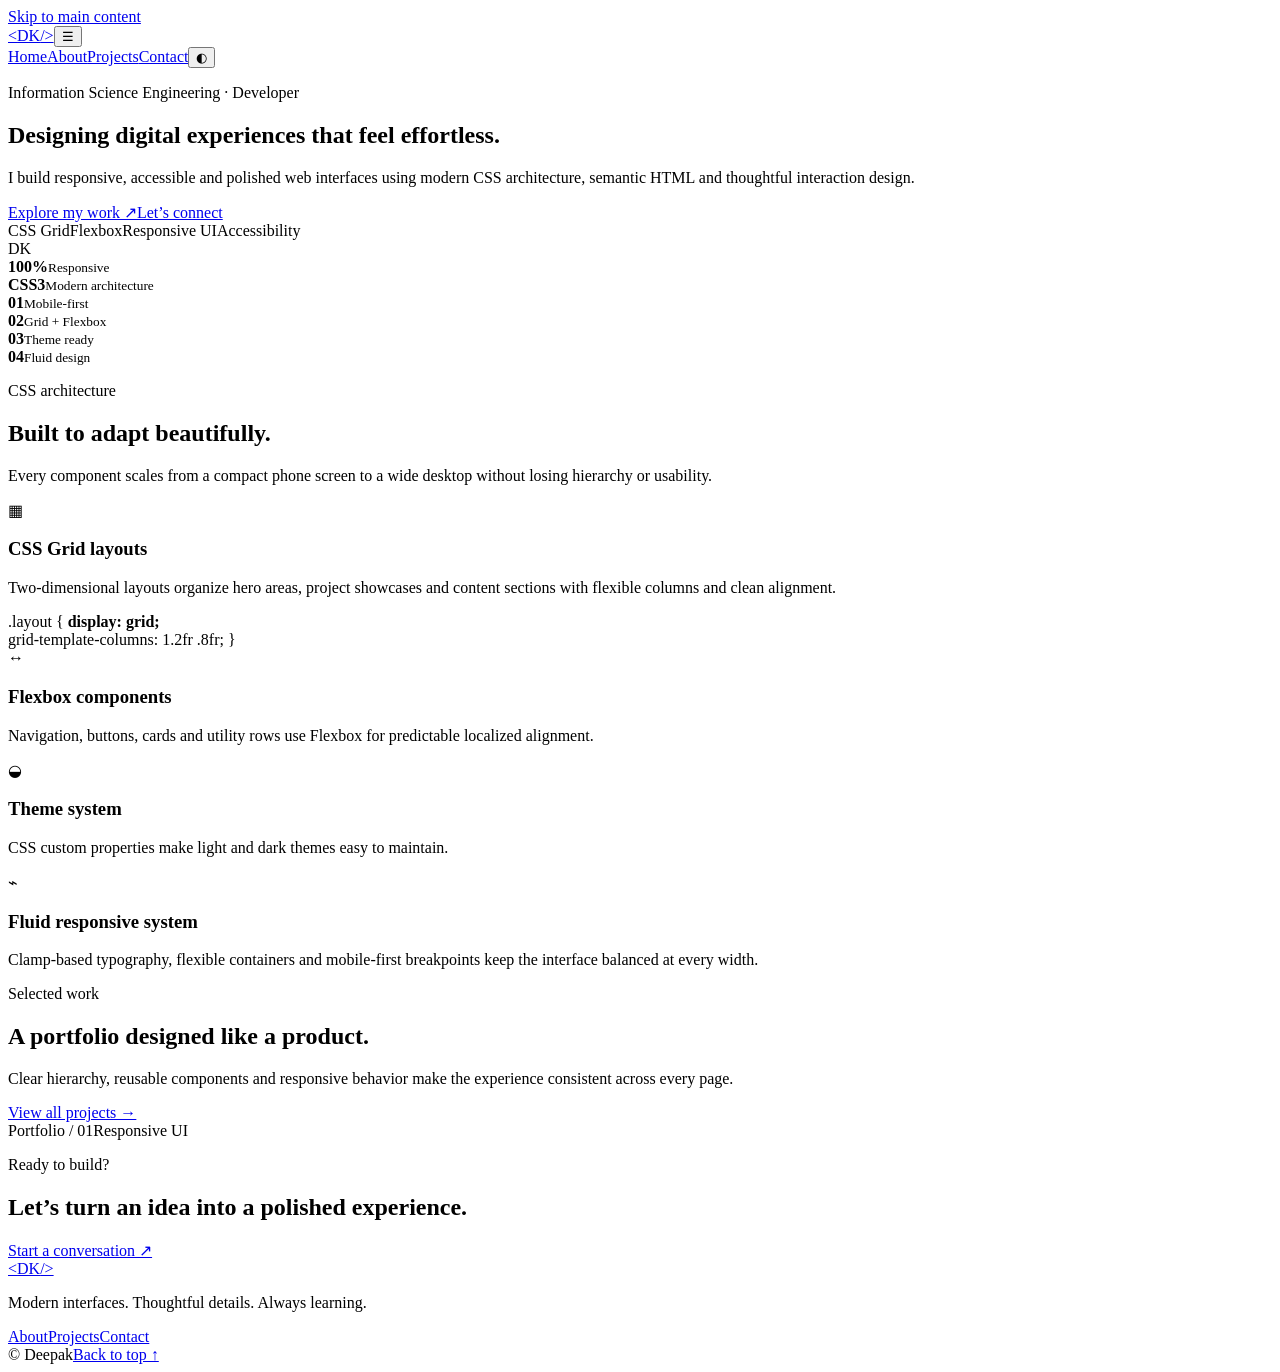
==== index.html @ dfbc1bf8 "Add files via upload" ====
<!doctype html><html lang="en"><head><meta charset="utf-8"><meta name="viewport" content="width=device-width,initial-scale=1"><meta name="description" content="Professional responsive portfolio built with modern CSS."><title>Deepak | Responsive Portfolio</title><link rel="stylesheet" href="assets/css/style.css"></head><body><a class="skip-link" href="#main">Skip to main content</a><header class="site-header"><div class="container nav"><a class="brand" href="index.html"><span>&lt;</span>DK<span>/&gt;</span></a><button class="menu" aria-expanded="false" aria-controls="primary">☰</button><nav id="primary" class="primary" aria-label="Primary navigation"><a href="index.html">Home</a><a href="about.html">About</a><a href="projects.html">Projects</a><a href="contact.html">Contact</a><button class="theme" type="button" aria-pressed="false">◐</button></nav></div></header><main id="main"><section class="hero"><div class="container hero-grid"><div><p class="eyebrow">Information Science Engineering · Developer</p><h1>Designing <span>digital experiences</span> that feel effortless.</h1><p class="lead">I build responsive, accessible and polished web interfaces using modern CSS architecture, semantic HTML and thoughtful interaction design.</p><div class="actions"><a class="btn primary-btn" href="projects.html">Explore my work ↗</a><a class="btn secondary-btn" href="contact.html">Let’s connect</a></div><div class="pills"><span>CSS Grid</span><span>Flexbox</span><span>Responsive UI</span><span>Accessibility</span></div></div><div class="visual" aria-label="Responsive design showcase"><div class="glow"></div><div class="browser back"><div class="bar"><i></i><i></i><i></i></div></div><div class="browser front"><div class="bar"><i></i><i></i><i></i></div><div class="mock"><div class="avatar">DK</div><div class="line"></div><div class="line small"></div><div class="mockgrid"><span></span><span></span><span></span><span></span></div></div></div><div class="float f1"><strong>100%</strong><small>Responsive</small></div><div class="float f2"><strong>CSS3</strong><small>Modern architecture</small></div></div></div></section><section class="metrics"><div class="container metrics-grid"><div><strong>01</strong><small>Mobile-first</small></div><div><strong>02</strong><small>Grid + Flexbox</small></div><div><strong>03</strong><small>Theme ready</small></div><div><strong>04</strong><small>Fluid design</small></div></div></section><section class="section"><div class="container"><div class="section-head"><p class="eyebrow">CSS architecture</p><h2>Built to adapt beautifully.</h2><p>Every component scales from a compact phone screen to a wide desktop without losing hierarchy or usability.</p></div><div class="features"><article class="card big"><div class="icon">▦</div><h3>CSS Grid layouts</h3><p>Two-dimensional layouts organize hero areas, project showcases and content sections with flexible columns and clean alignment.</p><div class="code">.layout { <b>display: grid;</b><br>grid-template-columns: 1.2fr .8fr; }</div></article><article class="card"><div class="icon">↔</div><h3>Flexbox components</h3><p>Navigation, buttons, cards and utility rows use Flexbox for predictable localized alignment.</p></article><article class="card"><div class="icon">◒</div><h3>Theme system</h3><p>CSS custom properties make light and dark themes easy to maintain.</p></article><article class="card wide"><div><div class="icon">⌁</div><h3>Fluid responsive system</h3><p>Clamp-based typography, flexible containers and mobile-first breakpoints keep the interface balanced at every width.</p></div><div class="bars" aria-hidden="true"><span></span><span></span><span></span></div></article></div></div></section><section class="showcase"><div class="container show-grid"><div><p class="eyebrow">Selected work</p><h2>A portfolio designed like a product.</h2><p>Clear hierarchy, reusable components and responsive behavior make the experience consistent across every page.</p><a class="text-link" href="projects.html">View all projects →</a></div><div class="preview"><div class="preview-top"><span>Portfolio / 01</span><span>Responsive UI</span></div><div class="preview-body"><div class="sidebar"></div><div class="preview-main"><div></div><div></div><div></div></div></div></div></div></section><section class="cta"><div class="container cta-box"><div><p class="eyebrow">Ready to build?</p><h2>Let’s turn an idea into a polished experience.</h2></div><a class="btn light-btn" href="contact.html">Start a conversation ↗</a></div></section></main><footer class="footer"><div class="container footer-grid"><div><a class="brand" href="index.html"><span>&lt;</span>DK<span>/&gt;</span></a><p>Modern interfaces. Thoughtful details. Always learning.</p></div><nav aria-label="Footer navigation"><a href="about.html">About</a><a href="projects.html">Projects</a><a href="contact.html">Contact</a></nav></div><div class="container footer-bottom"><span>© <span id="year"></span> Deepak</span><a href="#main">Back to top ↑</a></div></footer><script src="assets/js/script.js" defer></script></body></html>
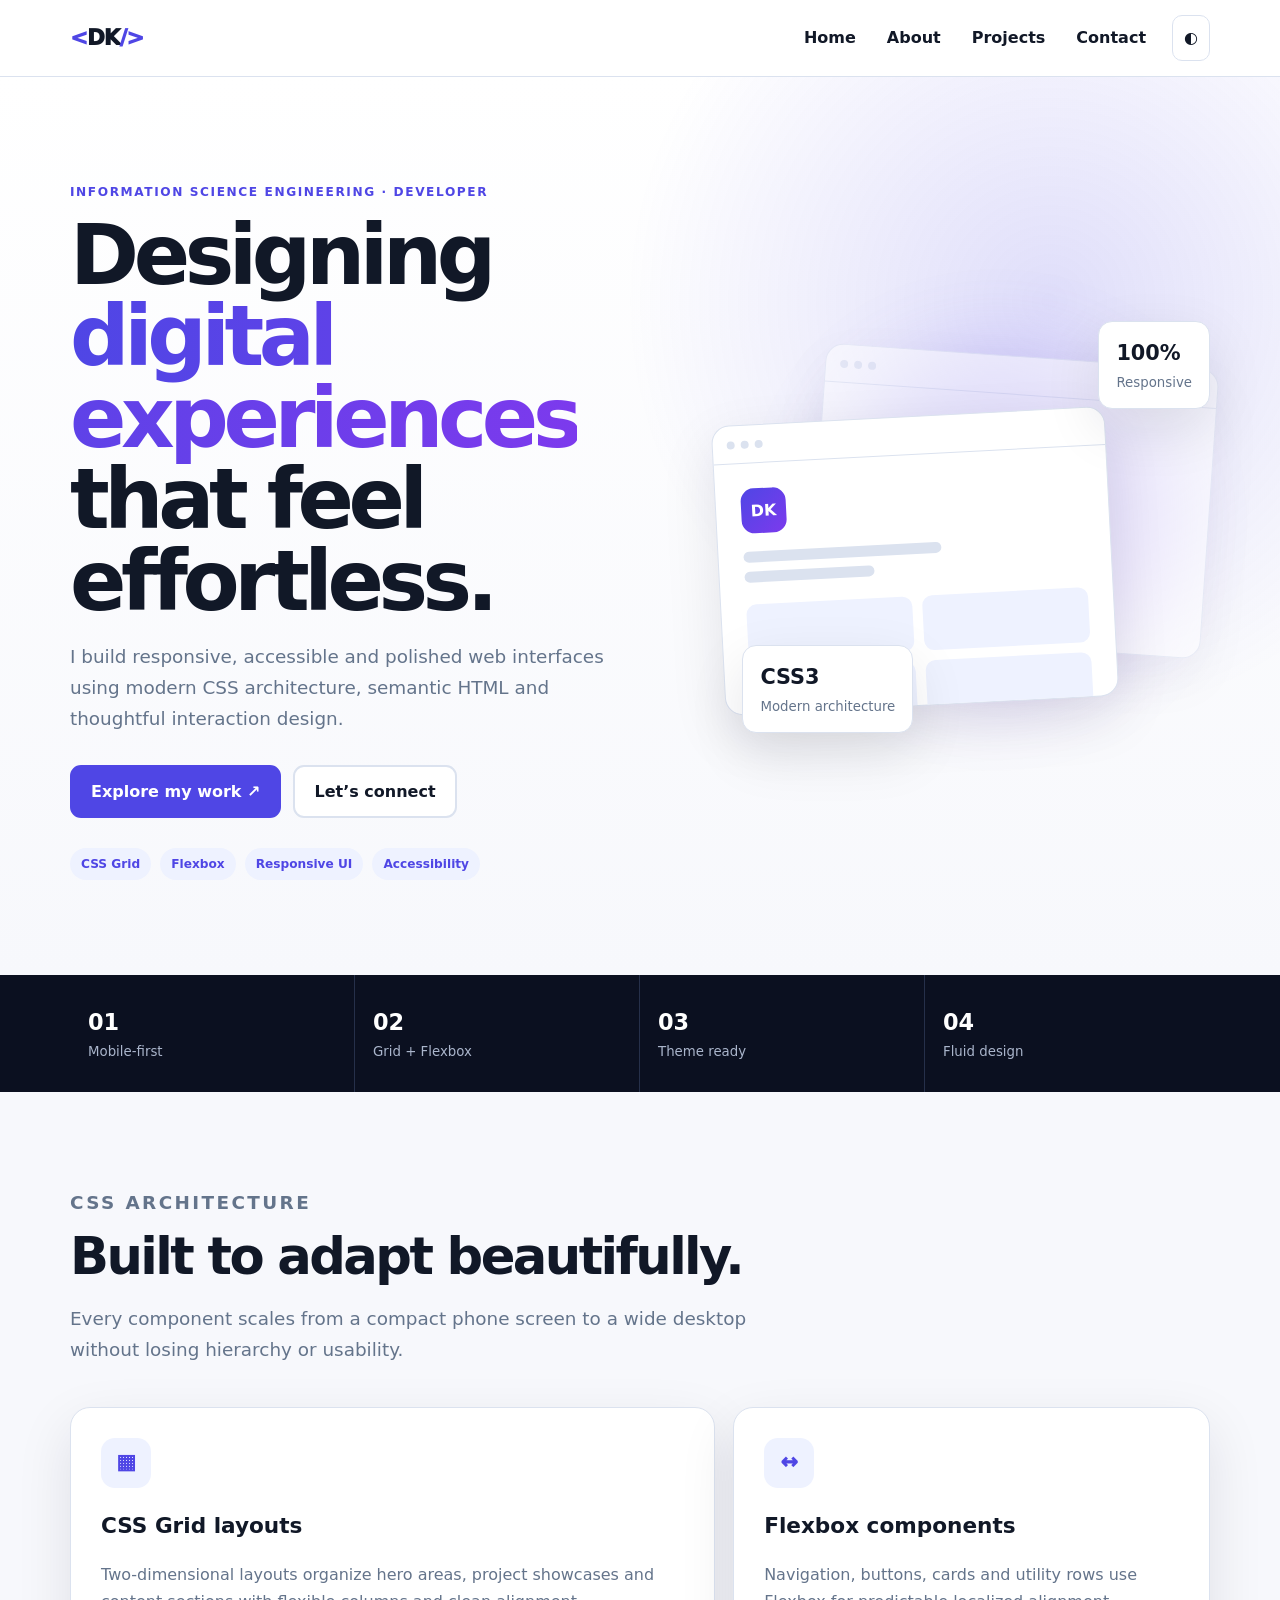
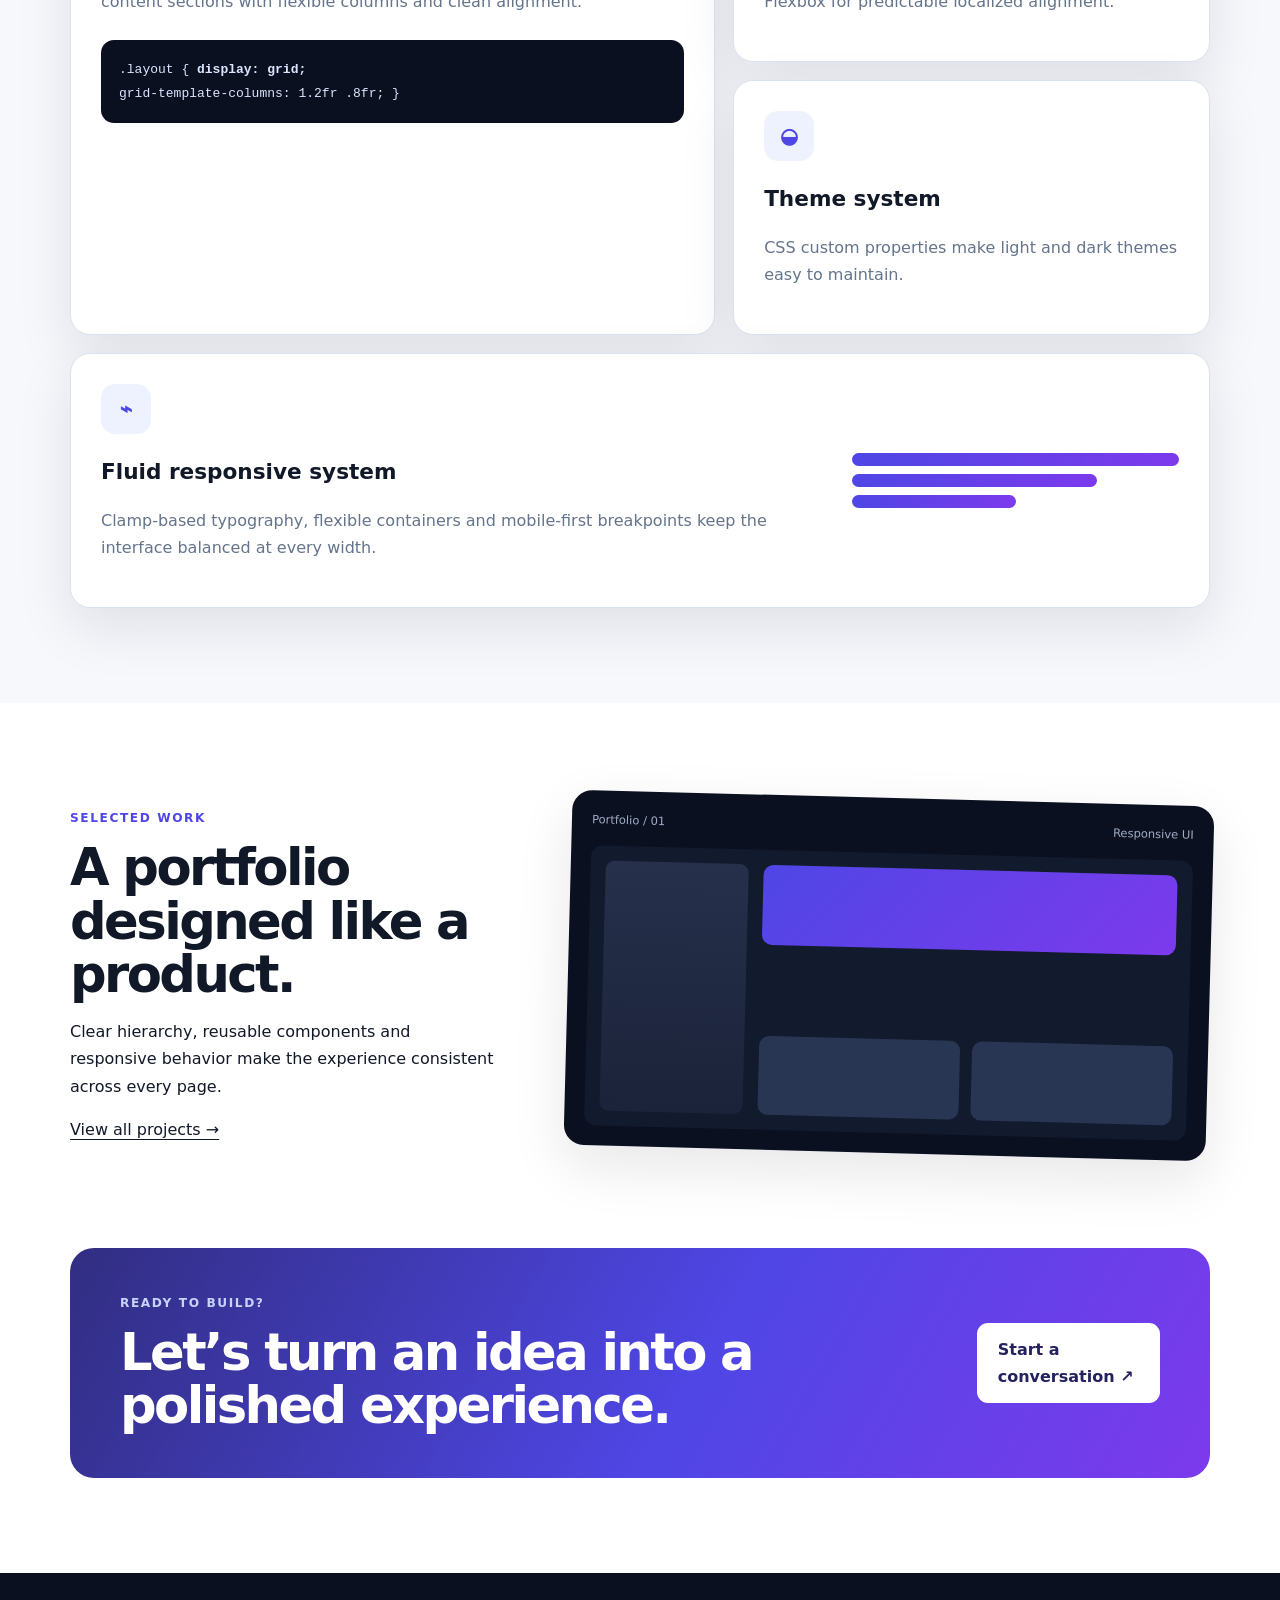
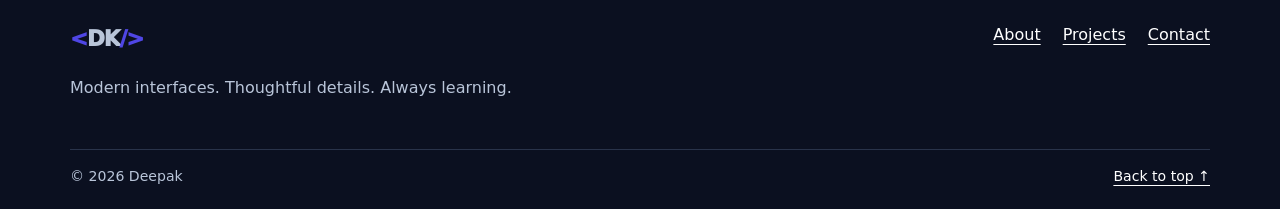
==== commit ef4ea85d: "Fix HTML structure and update stylesheet link" ====
--- a/index.html
+++ b/index.html
@@ -1 +1 @@
-<!doctype html><html lang="en"><head><meta charset="utf-8"><meta name="viewport" content="width=device-width,initial-scale=1"><meta name="description" content="Professional responsive portfolio built with modern CSS."><title>Deepak | Responsive Portfolio</title><link rel="stylesheet" href="assets/css/style.css"></head><body><a class="skip-link" href="#main">Skip to main content</a><header class="site-header"><div class="container nav"><a class="brand" href="index.html"><span>&lt;</span>DK<span>/&gt;</span></a><button class="menu" aria-expanded="false" aria-controls="primary">☰</button><nav id="primary" class="primary" aria-label="Primary navigation"><a href="index.html">Home</a><a href="about.html">About</a><a href="projects.html">Projects</a><a href="contact.html">Contact</a><button class="theme" type="button" aria-pressed="false">◐</button></nav></div></header><main id="main"><section class="hero"><div class="container hero-grid"><div><p class="eyebrow">Information Science Engineering · Developer</p><h1>Designing <span>digital experiences</span> that feel effortless.</h1><p class="lead">I build responsive, accessible and polished web interfaces using modern CSS architecture, semantic HTML and thoughtful interaction design.</p><div class="actions"><a class="btn primary-btn" href="projects.html">Explore my work ↗</a><a class="btn secondary-btn" href="contact.html">Let’s connect</a></div><div class="pills"><span>CSS Grid</span><span>Flexbox</span><span>Responsive UI</span><span>Accessibility</span></div></div><div class="visual" aria-label="Responsive design showcase"><div class="glow"></div><div class="browser back"><div class="bar"><i></i><i></i><i></i></div></div><div class="browser front"><div class="bar"><i></i><i></i><i></i></div><div class="mock"><div class="avatar">DK</div><div class="line"></div><div class="line small"></div><div class="mockgrid"><span></span><span></span><span></span><span></span></div></div></div><div class="float f1"><strong>100%</strong><small>Responsive</small></div><div class="float f2"><strong>CSS3</strong><small>Modern architecture</small></div></div></div></section><section class="metrics"><div class="container metrics-grid"><div><strong>01</strong><small>Mobile-first</small></div><div><strong>02</strong><small>Grid + Flexbox</small></div><div><strong>03</strong><small>Theme ready</small></div><div><strong>04</strong><small>Fluid design</small></div></div></section><section class="section"><div class="container"><div class="section-head"><p class="eyebrow">CSS architecture</p><h2>Built to adapt beautifully.</h2><p>Every component scales from a compact phone screen to a wide desktop without losing hierarchy or usability.</p></div><div class="features"><article class="card big"><div class="icon">▦</div><h3>CSS Grid layouts</h3><p>Two-dimensional layouts organize hero areas, project showcases and content sections with flexible columns and clean alignment.</p><div class="code">.layout { <b>display: grid;</b><br>grid-template-columns: 1.2fr .8fr; }</div></article><article class="card"><div class="icon">↔</div><h3>Flexbox components</h3><p>Navigation, buttons, cards and utility rows use Flexbox for predictable localized alignment.</p></article><article class="card"><div class="icon">◒</div><h3>Theme system</h3><p>CSS custom properties make light and dark themes easy to maintain.</p></article><article class="card wide"><div><div class="icon">⌁</div><h3>Fluid responsive system</h3><p>Clamp-based typography, flexible containers and mobile-first breakpoints keep the interface balanced at every width.</p></div><div class="bars" aria-hidden="true"><span></span><span></span><span></span></div></article></div></div></section><section class="showcase"><div class="container show-grid"><div><p class="eyebrow">Selected work</p><h2>A portfolio designed like a product.</h2><p>Clear hierarchy, reusable components and responsive behavior make the experience consistent across every page.</p><a class="text-link" href="projects.html">View all projects →</a></div><div class="preview"><div class="preview-top"><span>Portfolio / 01</span><span>Responsive UI</span></div><div class="preview-body"><div class="sidebar"></div><div class="preview-main"><div></div><div></div><div></div></div></div></div></div></section><section class="cta"><div class="container cta-box"><div><p class="eyebrow">Ready to build?</p><h2>Let’s turn an idea into a polished experience.</h2></div><a class="btn light-btn" href="contact.html">Start a conversation ↗</a></div></section></main><footer class="footer"><div class="container footer-grid"><div><a class="brand" href="index.html"><span>&lt;</span>DK<span>/&gt;</span></a><p>Modern interfaces. Thoughtful details. Always learning.</p></div><nav aria-label="Footer navigation"><a href="about.html">About</a><a href="projects.html">Projects</a><a href="contact.html">Contact</a></nav></div><div class="container footer-bottom"><span>© <span id="year"></span> Deepak</span><a href="#main">Back to top ↑</a></div></footer><script src="assets/js/script.js" defer></script></body></html>+<!doctype html><html lang="en"><head><meta charset="utf-8"><meta name="viewport" content="width=device-width,initial-scale=1"><meta name="description" content="Professional responsive portfolio built with modern CSS."><title>Deepak | Responsive Portfolio</title><link rel="stylesheet" href="style.css"></head><body><a class="skip-link" href="#main">Skip to main content</a><header class="site-header"><div class="container nav"><a class="brand" href="index.html"><span>&lt;</span>DK<span>/&gt;</span></a><button class="menu" aria-expanded="false" aria-controls="primary">☰</button><nav id="primary" class="primary" aria-label="Primary navigation"><a href="index.html">Home</a><a href="about.html">About</a><a href="projects.html">Projects</a><a href="contact.html">Contact</a><button class="theme" type="button" aria-pressed="false">◐</button></nav></div></header><main id="main"><section class="hero"><div class="container hero-grid"><div><p class="eyebrow">Information Science Engineering · Developer</p><h1>Designing <span>digital experiences</span> that feel effortless.</h1><p class="lead">I build responsive, accessible and polished web interfaces using modern CSS architecture, semantic HTML and thoughtful interaction design.</p><div class="actions"><a class="btn primary-btn" href="projects.html">Explore my work ↗</a><a class="btn secondary-btn" href="contact.html">Let’s connect</a></div><div class="pills"><span>CSS Grid</span><span>Flexbox</span><span>Responsive UI</span><span>Accessibility</span></div></div><div class="visual" aria-label="Responsive design showcase"><div class="glow"></div><div class="browser back"><div class="bar"><i></i><i></i><i></i></div></div><div class="browser front"><div class="bar"><i></i><i></i><i></i></div><div class="mock"><div class="avatar">DK</div><div class="line"></div><div class="line small"></div><div class="mockgrid"><span></span><span></span><span></span><span></span></div></div></div><div class="float f1"><strong>100%</strong><small>Responsive</small></div><div class="float f2"><strong>CSS3</strong><small>Modern architecture</small></div></div></div></section><section class="metrics"><div class="container metrics-grid"><div><strong>01</strong><small>Mobile-first</small></div><div><strong>02</strong><small>Grid + Flexbox</small></div><div><strong>03</strong><small>Theme ready</small></div><div><strong>04</strong><small>Fluid design</small></div></div></section><section class="section"><div class="container"><div class="section-head"><p class="eyebrow">CSS architecture</p><h2>Built to adapt beautifully.</h2><p>Every component scales from a compact phone screen to a wide desktop without losing hierarchy or usability.</p></div><div class="features"><article class="card big"><div class="icon">▦</div><h3>CSS Grid layouts</h3><p>Two-dimensional layouts organize hero areas, project showcases and content sections with flexible columns and clean alignment.</p><div class="code">.layout { <b>display: grid;</b><br>grid-template-columns: 1.2fr .8fr; }</div></article><article class="card"><div class="icon">↔</div><h3>Flexbox components</h3><p>Navigation, buttons, cards and utility rows use Flexbox for predictable localized alignment.</p></article><article class="card"><div class="icon">◒</div><h3>Theme system</h3><p>CSS custom properties make light and dark themes easy to maintain.</p></article><article class="card wide"><div><div class="icon">⌁</div><h3>Fluid responsive system</h3><p>Clamp-based typography, flexible containers and mobile-first breakpoints keep the interface balanced at every width.</p></div><div class="bars" aria-hidden="true"><span></span><span></span><span></span></div></article></div></div></section><section class="showcase"><div class="container show-grid"><div><p class="eyebrow">Selected work</p><h2>A portfolio designed like a product.</h2><p>Clear hierarchy, reusable components and responsive behavior make the experience consistent across every page.</p><a class="text-link" href="projects.html">View all projects →</a></div><div class="preview"><div class="preview-top"><span>Portfolio / 01</span><span>Responsive UI</span></div><div class="preview-body"><div class="sidebar"></div><div class="preview-main"><div></div><div></div><div></div></div></div></div></div></section><section class="cta"><div class="container cta-box"><div><p class="eyebrow">Ready to build?</p><h2>Let’s turn an idea into a polished experience.</h2></div><a class="btn light-btn" href="contact.html">Start a conversation ↗</a></div></section></main><footer class="footer"><div class="container footer-grid"><div><a class="brand" href="index.html"><span>&lt;</span>DK<span>/&gt;</span></a><p>Modern interfaces. Thoughtful details. Always learning.</p></div><nav aria-label="Footer navigation"><a href="about.html">About</a><a href="projects.html">Projects</a><a href="contact.html">Contact</a></nav></div><div class="container footer-bottom"><span>© <span id="year"></span> Deepak</span><a href="#main">Back to top ↑</a></div></footer><script src="script.js" defer></script></body></html>
--- a/style.css
+++ b/style.css
@@ -0,0 +1,2 @@
+*{box-sizing:border-box} :root{--bg:#f7f8fc;--surface:#fff;--surface2:#eef2ff;--text:#111827;--muted:#64748b;--line:#dbe2ef;--primary:#4f46e5;--secondary:#7c3aed;--dark:#0b1020;--focus:#f59e0b;--shadow:0 20px 55px rgba(15,23,42,.1)}[data-theme=dark]{--bg:#090d18;--surface:#111827;--surface2:#18213a;--text:#f8fafc;--muted:#a6b1c5;--line:#27324a;--dark:#050814;--shadow:0 20px 55px rgba(0,0,0,.3)}html{scroll-behavior:smooth}body{margin:0;background:var(--bg);color:var(--text);font:16px/1.7 Inter,system-ui,-apple-system,"Segoe UI",sans-serif}a{color:inherit;text-underline-offset:4px}a:focus-visible,button:focus-visible,input:focus-visible,textarea:focus-visible{outline:3px solid var(--focus);outline-offset:4px}.container{width:min(1140px,calc(100% - 40px));margin:auto}.skip-link{position:fixed;left:15px;top:-100px;background:#000;color:#fff;padding:10px 14px;border-radius:8px;z-index:1000}.skip-link:focus{top:15px}.site-header{position:sticky;top:0;z-index:100;background:color-mix(in srgb,var(--surface) 93%,transparent);backdrop-filter:blur(14px);border-bottom:1px solid var(--line)}.nav{min-height:76px;display:flex;align-items:center;justify-content:space-between}.brand{font-size:1.35rem;font-weight:950;text-decoration:none;letter-spacing:-.05em}.brand span{color:var(--primary)}.primary{display:flex;align-items:center;gap:5px}.primary a{padding:9px 13px;border-radius:10px;text-decoration:none;font-weight:750}.primary a:hover,.primary a[aria-current=page]{background:var(--surface2);color:var(--primary)}button{font:inherit}.theme,.menu{border:1px solid var(--line);background:var(--surface);color:var(--text);border-radius:10px;cursor:pointer}.theme{padding:8px 11px;margin-left:8px}.menu{display:none;padding:7px 11px;font-size:22px}.hero{padding:105px 0 95px;background:radial-gradient(circle at 82% 25%,color-mix(in srgb,var(--primary) 17%,transparent),transparent 34%),linear-gradient(180deg,var(--surface),var(--bg));overflow:hidden}.hero-grid{display:grid;grid-template-columns:1.08fr .92fr;gap:70px;align-items:center}.eyebrow{margin:0 0 12px;color:var(--primary);font-size:.76rem;font-weight:900;letter-spacing:.13em;text-transform:uppercase}.hero h1,.page h1{font-size:clamp(3rem,6.5vw,5.8rem);line-height:.98;letter-spacing:-.065em;margin:0}.hero h1 span{background:linear-gradient(90deg,var(--primary),var(--secondary));-webkit-background-clip:text;background-clip:text;color:transparent}.lead,.page p,.section-head p{color:var(--muted);font-size:1.15rem}.actions{display:flex;gap:12px;flex-wrap:wrap;margin:30px 0}.btn{min-height:49px;display:inline-flex;align-items:center;justify-content:center;gap:8px;padding:11px 19px;border-radius:11px;border:2px solid var(--primary);font-weight:850;text-decoration:none;cursor:pointer}.primary-btn{background:var(--primary);color:#fff}.secondary-btn{background:var(--surface);color:var(--text);border-color:var(--line)}.light-btn{background:#fff;color:#24215f;border-color:#fff}.pills{display:flex;flex-wrap:wrap;gap:9px}.pills span,.chips span{padding:6px 11px;border-radius:999px;background:var(--surface2);color:var(--primary);font-size:.76rem;font-weight:850}.visual{position:relative;min-height:440px}.glow{position:absolute;width:330px;height:330px;border-radius:50%;background:linear-gradient(135deg,var(--primary),var(--secondary));filter:blur(45px);opacity:.25;right:10%;top:10%}.browser{position:absolute;width:80%;height:290px;border:1px solid var(--line);border-radius:18px;background:var(--surface);box-shadow:var(--shadow);overflow:hidden}.back{right:0;top:45px;transform:rotate(4deg);opacity:.5}.front{left:0;top:105px;transform:rotate(-3deg);z-index:2}.bar{height:38px;border-bottom:1px solid var(--line);display:flex;gap:6px;align-items:center;padding:0 14px}.bar i{width:8px;height:8px;border-radius:50%;background:var(--line)}.mock{padding:25px}.avatar{width:45px;height:45px;border-radius:13px;display:grid;place-items:center;background:linear-gradient(135deg,var(--primary),var(--secondary));color:#fff;font-weight:900}.line{height:11px;width:58%;background:var(--line);border-radius:10px;margin-top:18px}.line.small{width:38%;margin-top:9px}.mockgrid{display:grid;grid-template-columns:repeat(2,1fr);gap:10px;margin-top:22px}.mockgrid span{height:55px;border-radius:10px;background:var(--surface2)}.float{position:absolute;z-index:4;padding:14px 17px;border:1px solid var(--line);background:var(--surface);box-shadow:var(--shadow);border-radius:14px;display:grid}.float strong{font-size:1.3rem}.float small{color:var(--muted)}.f1{right:0;top:10px}.f2{left:5%;bottom:18px}.metrics{background:var(--dark);color:#fff}.metrics-grid{display:grid;grid-template-columns:repeat(4,1fr)}.metrics-grid div{padding:28px 18px;border-right:1px solid #26304a;display:grid}.metrics-grid div:last-child{border:0}.metrics-grid strong{font-size:1.4rem}.metrics-grid small{color:#aab5cb}.section{padding:95px 0}.section-head{max-width:720px;margin-bottom:42px}.section-head h2,.showcase h2,.cta h2{font-size:clamp(2.1rem,4vw,3.5rem);line-height:1.05;letter-spacing:-.05em;margin:0 0 15px}.features{display:grid;grid-template-columns:1.15fr .85fr;gap:18px}.card{padding:30px;border:1px solid var(--line);background:var(--surface);border-radius:20px;box-shadow:var(--shadow)}.big{grid-row:span 2}.wide{grid-column:1/-1;display:flex;align-items:center;justify-content:space-between;gap:35px}.icon{width:50px;height:50px;display:grid;place-items:center;border-radius:14px;background:var(--surface2);color:var(--primary);font-weight:950;font-size:1.3rem;margin-bottom:20px}.card h3{font-size:1.35rem;margin:0 0 8px}.card p{color:var(--muted)}.code{background:var(--dark);color:#dbe5ff;border-radius:13px;padding:18px;font:13px/1.8 ui-monospace,monospace;margin-top:25px}.bars{width:40%;display:grid;gap:8px}.bars span{height:13px;border-radius:99px;background:linear-gradient(90deg,var(--primary),var(--secondary))}.bars span:nth-child(2){width:75%}.bars span:nth-child(3){width:50%}.showcase{padding:95px 0;background:var(--surface)}.show-grid{display:grid;grid-template-columns:.8fr 1.2fr;gap:70px;align-items:center}.preview{padding:20px;border-radius:20px;background:var(--dark);box-shadow:var(--shadow);transform:rotate(1.5deg)}.preview-top{display:flex;justify-content:space-between;color:#9eacc5;font-size:.72rem;padding-bottom:15px}.preview-body{display:grid;grid-template-columns:25% 1fr;gap:15px;background:#121a2d;padding:15px;border-radius:12px;min-height:280px}.sidebar{background:linear-gradient(180deg,#26304b,#1a2339);border-radius:9px}.preview-main{display:grid;grid-template-columns:repeat(2,1fr);gap:12px}.preview-main div{border-radius:10px;background:#293653}.preview-main div:first-child{grid-column:1/-1;height:80px;background:linear-gradient(135deg,#4f46e5,#7c3aed)}.cta{padding:0 0 95px;background:var(--surface)}.cta-box{padding:45px 50px;border-radius:24px;background:linear-gradient(120deg,#312e81,#4f46e5 55%,#7c3aed);color:#fff;display:flex;align-items:center;justify-content:space-between;gap:25px}.cta .eyebrow{color:#c7d2fe}.cta h2{margin:0}.page{padding:85px 0;background:var(--surface2);border-bottom:1px solid var(--line)}.page h1{font-size:clamp(2.8rem,6vw,4.8rem)}.two{display:grid;grid-template-columns:1.2fr .8fr;gap:70px}.panel{background:var(--surface);border:1px solid var(--line);border-radius:20px;padding:30px;box-shadow:var(--shadow)}.panel p{color:var(--muted)}.profile{width:100px;height:100px;border-radius:50%;display:grid;place-items:center;background:linear-gradient(135deg,var(--primary),var(--secondary));color:#fff;font-weight:950;font-size:1.8rem}.cases{display:grid;gap:22px}.case{display:grid;grid-template-columns:.8fr 1.2fr;gap:35px;align-items:center;padding:22px}.art{min-height:300px;border-radius:15px;display:flex;align-items:end;justify-content:end;padding:25px;color:#ffffff80;font-size:5rem;font-weight:950}.a1{background:linear-gradient(135deg,#111827,#4f46e5,#a5b4fc)}.a2{background:linear-gradient(135deg,#172554,#0ea5e9,#67e8f9)}.a3{background:linear-gradient(135deg,#312e81,#7c3aed,#d8b4fe)}.case h2{font-size:2.2rem;line-height:1.1}.form{display:grid;gap:9px;max-width:650px}.form label{font-weight:850;margin-top:8px}.form input,.form textarea{width:100%;border:2px solid var(--line);background:var(--surface);color:var(--text);border-radius:11px;padding:12px 13px}.form .btn{margin-top:12px}.status{min-height:28px;color:var(--primary);font-weight:750}.footer{background:var(--dark);color:#b9c5d9;padding:48px 0 20px}.footer-grid{display:flex;justify-content:space-between;gap:30px}.footer-grid nav{display:flex;gap:22px}.footer-grid nav a{color:#fff}.footer-bottom{border-top:1px solid #29334a;margin-top:32px;padding-top:15px;display:flex;justify-content:space-between;font-size:.88rem}.footer-bottom a{color:#fff}
+@media(max-width:900px){.hero-grid,.show-grid,.two{grid-template-columns:1fr}.features{grid-template-columns:1fr}.big{grid-row:auto}.wide{grid-column:auto}.case{grid-template-columns:1fr}.metrics-grid{grid-template-columns:repeat(2,1fr)}.metrics-grid div:nth-child(2){border-right:0}.metrics-grid div:nth-child(-n+2){border-bottom:1px solid #26304a}.menu{display:block}.primary{display:none}.primary.open{position:absolute;top:76px;left:0;right:0;background:var(--surface);padding:14px 20px;display:flex;flex-direction:column;align-items:stretch;border-bottom:1px solid var(--line)}.theme{margin:5px 0}.wide{display:block}.bars{width:100%;margin-top:25px}}@media(max-width:600px){.container{width:min(100% - 28px,1140px)}.hero{padding:70px 0}.visual{min-height:340px}.browser{height:230px;width:90%}.front{top:85px}.back{top:25px}.f2{bottom:0}.section,.showcase{padding:68px 0}.cta-box{padding:32px;flex-direction:column;align-items:flex-start}.footer-grid,.footer-bottom{flex-direction:column}.page{padding:65px 0}.art{min-height:210px}.case h2{font-size:1.8rem}}@media(prefers-reduced-motion:reduce){html{scroll-behavior:auto}*{transition:none!important;animation:none!important}}
